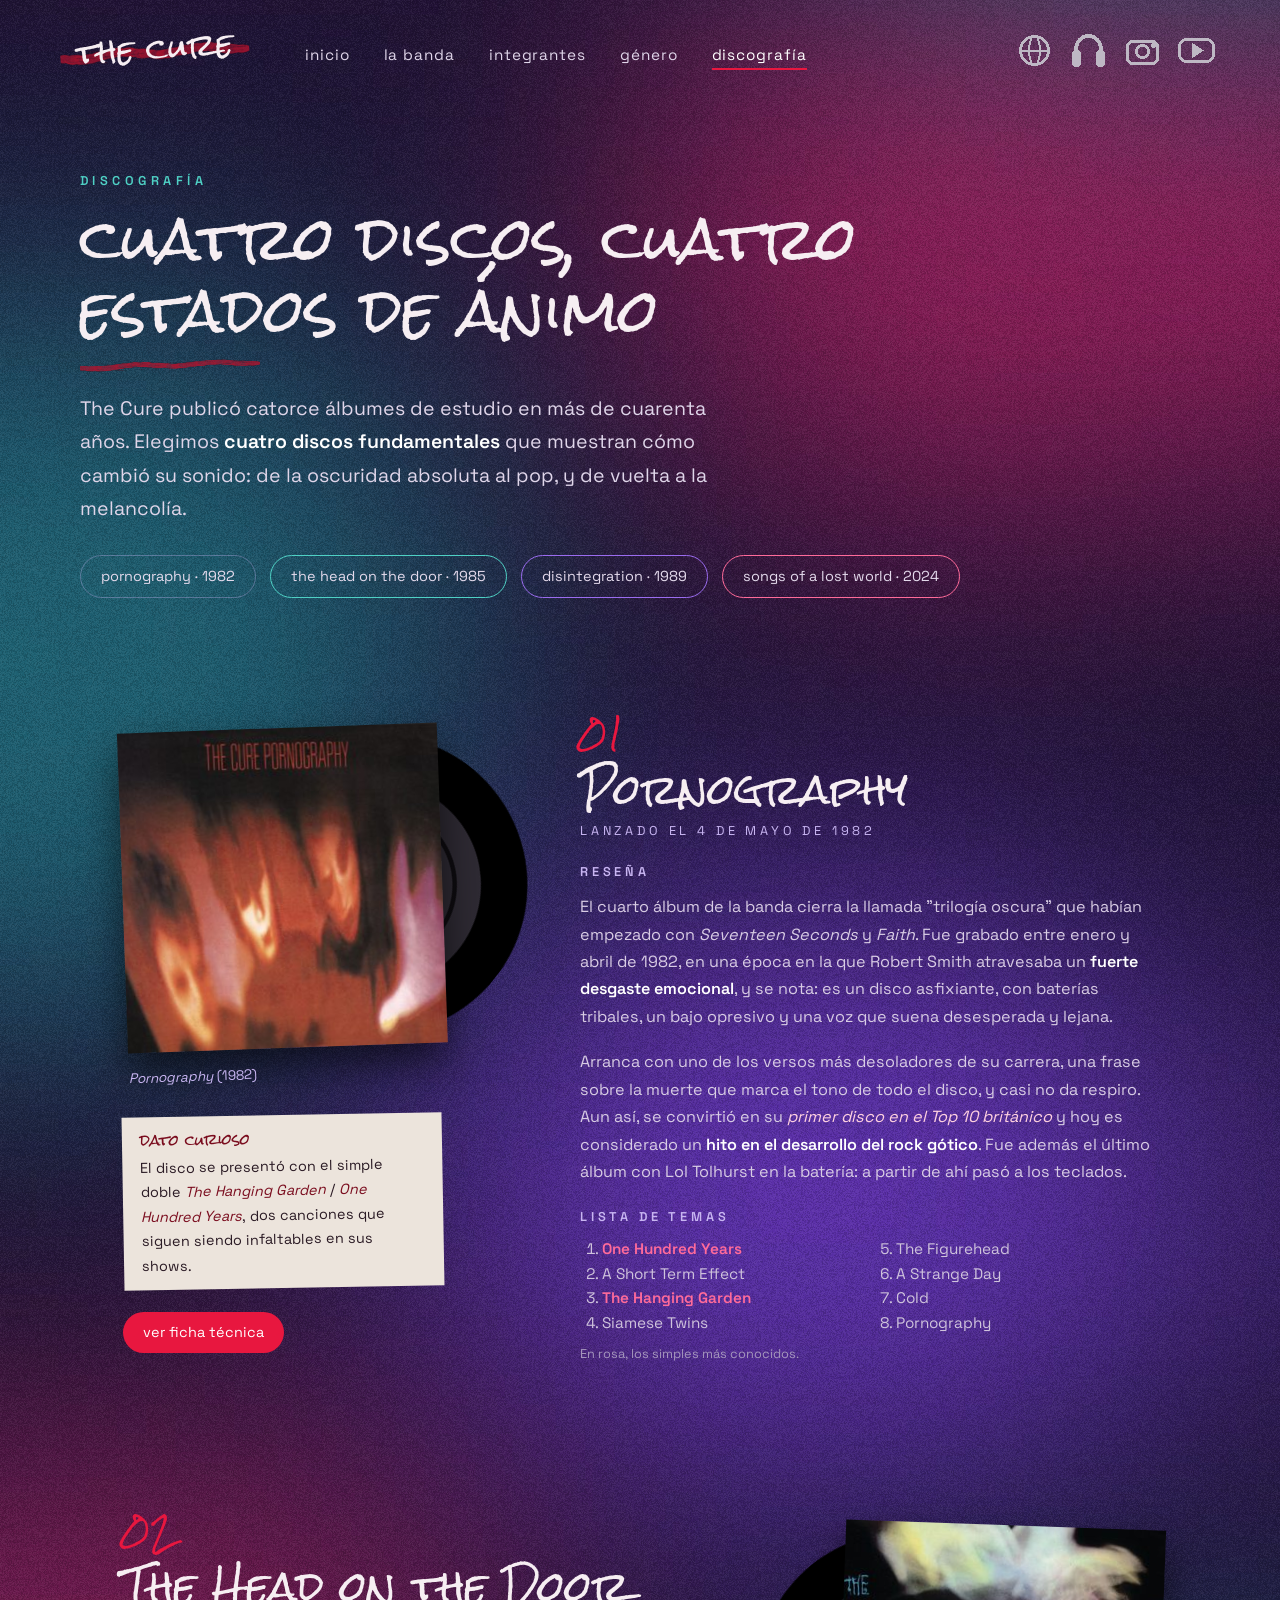
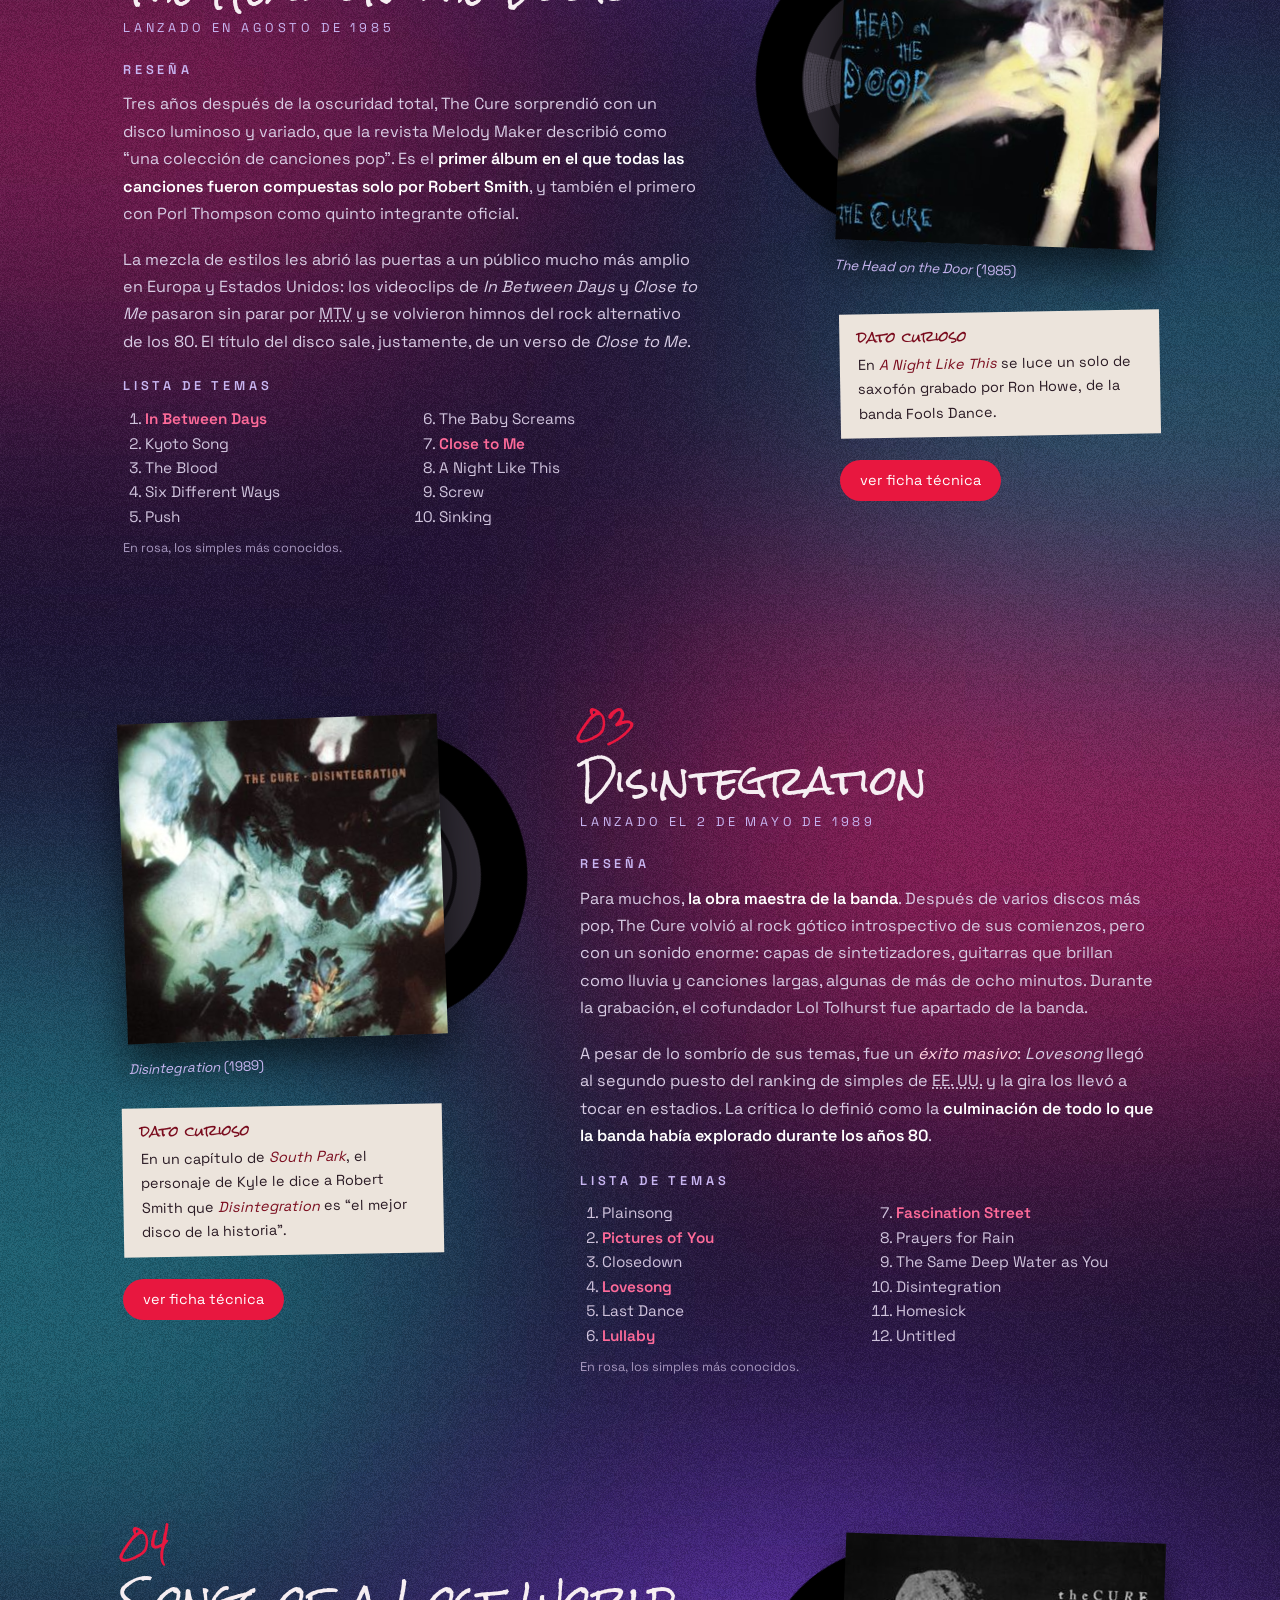
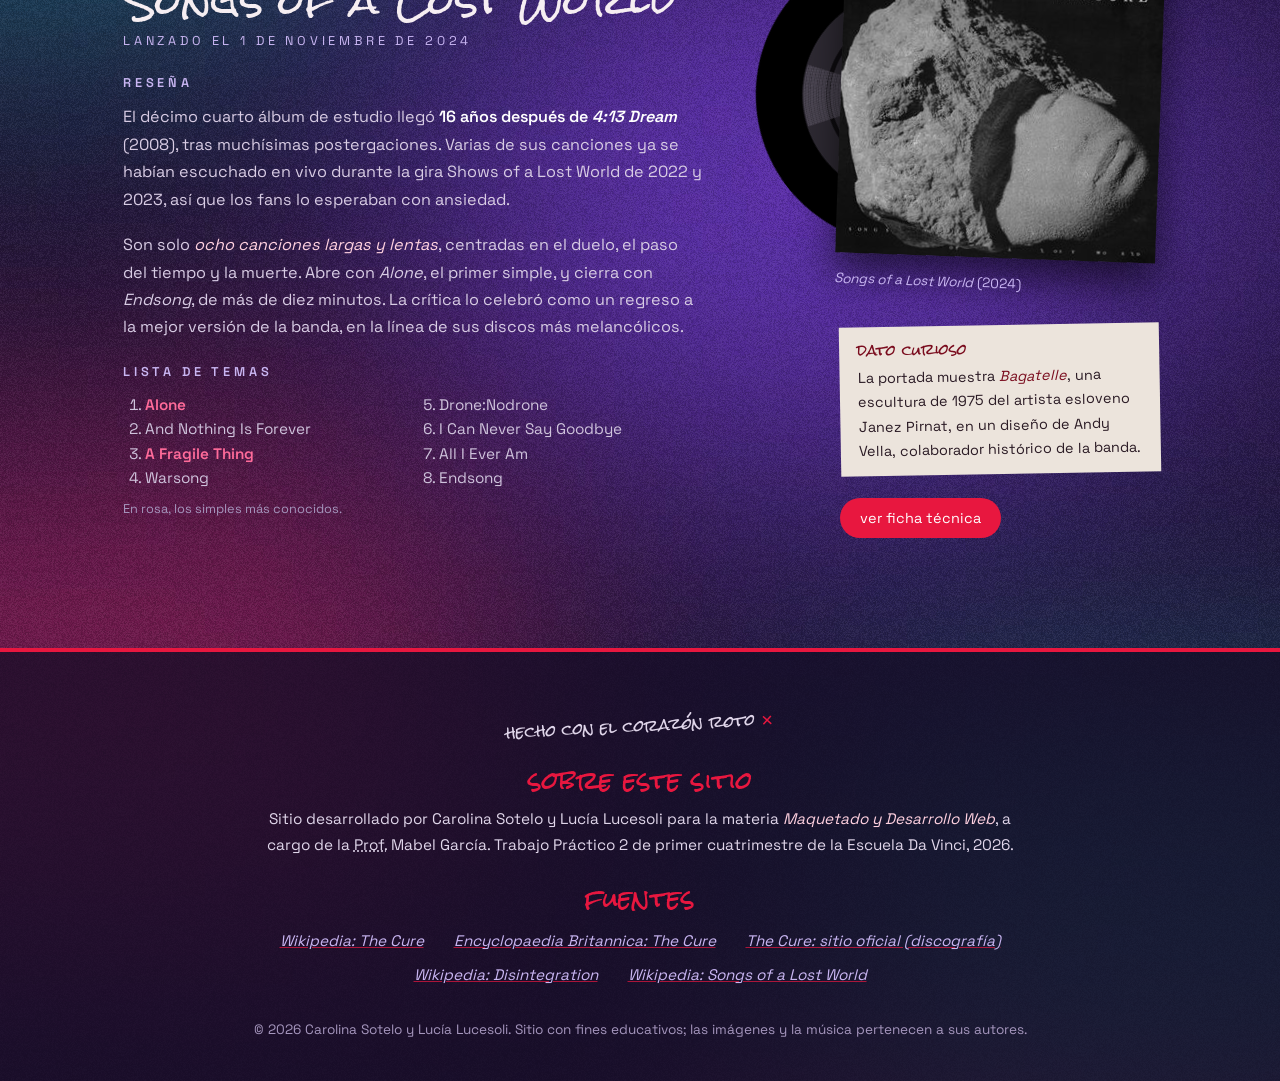
==== discografia.html @ 4f427c4a "Add files via upload" ====
<!DOCTYPE html>
<html lang="es">
<head>
	<meta charset="UTF-8">
	<meta name="viewport" content="width=device-width, initial-scale=1.0">
	<title>The Cure | Discografía</title>
	<link rel="stylesheet" href="css/estilos.css">
</head>
<body class="pagina-discos">
	<header id="encabezado">
		<h1><a href="index.html" lang="en">The Cure</a></h1>
		<nav>
			<ul>
				<li><a href="index.html#portada">Inicio</a></li>
				<li><a href="index.html#biografia">La banda</a></li>
				<li><a href="index.html#integrantes">Integrantes</a></li>
				<li><a href="index.html#genero">Género</a></li>
				<li><a href="#discografia" class="activo">Discografía</a></li>
			</ul>
		</nav>
		<ul class="redes">
			<li><a href="https://www.thecure.com/" target="_blank" title="Sitio oficial de The Cure">Sitio oficial</a></li>
			<li><a href="https://open.spotify.com/artist/7bu3H8JO7d0UbMoVzbo70s" target="_blank" title="The Cure en Spotify">Spotify</a></li>
			<li><a href="https://www.instagram.com/thecure/" target="_blank" title="The Cure en Instagram">Instagram</a></li>
			<li><a href="https://www.youtube.com/@thecure" target="_blank" title="The Cure en YouTube">YouTube</a></li>
		</ul>
	</header>

	<main>
		<section id="discografia">
			<p class="antetitulo">Discografía</p>
			<h2>Cuatro discos, cuatro estados de ánimo</h2>
			<p class="bajada"><span lang="en">The Cure</span> publicó catorce álbumes de estudio en más de cuarenta años. Elegimos <strong>cuatro discos fundamentales</strong> que muestran cómo cambió su sonido: de la oscuridad absoluta al pop, y de vuelta a la melancolía.</p>
			<nav class="menu-discos">
				<ul>
					<li><a href="#pornography"><span lang="en">Pornography</span> <span class="anio">1982</span></a></li>
					<li><a href="#head-on-the-door"><span lang="en">The Head on the Door</span> <span class="anio">1985</span></a></li>
					<li><a href="#disintegration"><span lang="en">Disintegration</span> <span class="anio">1989</span></a></li>
					<li><a href="#songs-of-a-lost-world"><span lang="en">Songs of a Lost World</span> <span class="anio">2024</span></a></li>
				</ul>
			</nav>
			<article id="pornography" class="disco">
				<div class="info">
					<h3 lang="en">Pornography</h3>
					<p class="lanzamiento">Lanzado el 4 de mayo de 1982</p>
					<section class="resena">
						<h4>Reseña</h4>
						<p>El cuarto álbum de la banda cierra la llamada "trilogía oscura" que habían empezado con <cite lang="en">Seventeen Seconds</cite> y <cite lang="en">Faith</cite>. Fue grabado entre enero y abril de 1982, en una época en la que Robert Smith atravesaba un <strong>fuerte desgaste emocional</strong>, y se nota: es un disco asfixiante, con baterías tribales, un bajo opresivo y una voz que suena desesperada y lejana.</p>
						<p>Arranca con uno de los versos más desoladores de su carrera, una frase sobre la muerte que marca el tono de todo el disco, y casi no da respiro. Aun así, se convirtió en su <em>primer disco en el Top 10 británico</em> y hoy es considerado un <strong>hito en el desarrollo del rock gótico</strong>. Fue además el último álbum con Lol Tolhurst en la batería: a partir de ahí pasó a los teclados.</p>
					</section>
					<section class="temas">
						<h4>Lista de temas</h4>
						<ol>
							<li lang="en"><strong>One Hundred Years</strong></li>
							<li lang="en">A Short Term Effect</li>
							<li lang="en"><strong>The Hanging Garden</strong></li>
							<li lang="en">Siamese Twins</li>
							<li lang="en">The Figurehead</li>
							<li lang="en">A Strange Day</li>
							<li lang="en">Cold</li>
							<li lang="en">Pornography</li>
						</ol>
						<p class="nota">En rosa, los simples más conocidos.</p>
					</section>
				</div>
				<div class="lado">
					<figure class="portada">
						<img src="img/portada-pornography.jpg" width="320" height="320" alt="Portada del álbum Pornography de The Cure">
						<figcaption><cite lang="en">Pornography</cite> (1982)</figcaption>
					</figure>
					<aside class="dato">
						<h4>Dato curioso</h4>
						<p>El disco se presentó con el simple doble <cite lang="en">The Hanging Garden</cite> / <cite lang="en">One Hundred Years</cite>, dos canciones que siguen siendo infaltables en sus shows.</p>
					</aside>
					<p class="ver-ficha"><a href="#ficha-pornography">Ver ficha técnica</a></p>
				</div>
				<div class="modal" id="ficha-pornography">
					<section class="modal-caja">
						<h4>Ficha técnica</h4>
						<p class="modal-disco"><cite lang="en">Pornography</cite>, 1982</p>
						<dl>
							<dt>Lanzamiento</dt>
							<dd>4 de mayo de 1982</dd>
							<dt>Sello</dt>
							<dd>Fiction Records</dd>
							<dt>Producción</dt>
							<dd>Phil Thornalley y The Cure</dd>
							<dt>Grabación</dt>
							<dd>RAK Studios, Londres</dd>
							<dt>Duración</dt>
							<dd>43:30 minutos</dd>
							<dt>Repercusión</dt>
							<dd>Puesto 8 en el ranking de álbumes del <abbr title="United Kingdom" lang="en">UK</abbr></dd>
						</dl>
						<p><a href="#pornography" class="cerrar" title="Cerrar ficha técnica">Cerrar</a></p>
					</section>
				</div>
			</article>
			<article id="head-on-the-door" class="disco">
				<div class="info">
					<h3 lang="en">The Head on the Door</h3>
					<p class="lanzamiento">Lanzado en agosto de 1985</p>
					<section class="resena">
						<h4>Reseña</h4>
						<p>Tres años después de la oscuridad total, <span lang="en">The Cure</span> sorprendió con un disco luminoso y variado, que la revista <span lang="en">Melody Maker</span> describió como <q>una colección de canciones pop</q>. Es el <strong>primer álbum en el que todas las canciones fueron compuestas solo por Robert Smith</strong>, y también el primero con Porl Thompson como quinto integrante oficial.</p>
						<p>La mezcla de estilos les abrió las puertas a un público mucho más amplio en Europa y Estados Unidos: los videoclips de <cite lang="en">In Between Days</cite> y <cite lang="en">Close to Me</cite> pasaron sin parar por <abbr title="Music Television" lang="en">MTV</abbr> y se volvieron himnos del rock alternativo de los 80. El título del disco sale, justamente, de un verso de <cite lang="en">Close to Me</cite>.</p>
					</section>
					<section class="temas">
						<h4>Lista de temas</h4>
						<ol>
							<li lang="en"><strong>In Between Days</strong></li>
							<li lang="en">Kyoto Song</li>
							<li lang="en">The Blood</li>
							<li lang="en">Six Different Ways</li>
							<li lang="en">Push</li>
							<li lang="en">The Baby Screams</li>
							<li lang="en"><strong>Close to Me</strong></li>
							<li lang="en">A Night Like This</li>
							<li lang="en">Screw</li>
							<li lang="en">Sinking</li>
						</ol>
						<p class="nota">En rosa, los simples más conocidos.</p>
					</section>
				</div>
				<div class="lado">
					<figure class="portada">
						<img src="img/portada-head-on-the-door.jpg" width="320" height="320" alt="Portada del álbum The Head on the Door de The Cure">
						<figcaption><cite lang="en">The Head on the Door</cite> (1985)</figcaption>
					</figure>
					<aside class="dato">
						<h4>Dato curioso</h4>
						<p>En <cite lang="en">A Night Like This</cite> se luce un solo de saxofón grabado por Ron Howe, de la banda <span lang="en">Fools Dance</span>.</p>
					</aside>
					<p class="ver-ficha"><a href="#ficha-head-on-the-door">Ver ficha técnica</a></p>
				</div>
				<div class="modal" id="ficha-head-on-the-door">
					<section class="modal-caja">
						<h4>Ficha técnica</h4>
						<p class="modal-disco"><cite lang="en">The Head on the Door</cite>, 1985</p>
						<dl>
							<dt>Lanzamiento</dt>
							<dd>agosto de 1985</dd>
							<dt>Sello</dt>
							<dd>Fiction Records (<abbr title="United Kingdom" lang="en">UK</abbr>) / Elektra (<abbr title="Estados Unidos">EE. UU.</abbr>)</dd>
							<dt>Producción</dt>
							<dd>Robert Smith y David M. Allen</dd>
							<dt>Grabación</dt>
							<dd>Angel Recording Studios, Londres</dd>
							<dt>Duración</dt>
							<dd>37:46 minutos</dd>
							<dt>Repercusión</dt>
							<dd>Puesto 7 en el ranking de álbumes del <abbr title="United Kingdom" lang="en">UK</abbr></dd>
						</dl>
						<p><a href="#head-on-the-door" class="cerrar" title="Cerrar ficha técnica">Cerrar</a></p>
					</section>
				</div>
			</article>
			<article id="disintegration" class="disco">
				<div class="info">
					<h3 lang="en">Disintegration</h3>
					<p class="lanzamiento">Lanzado el 2 de mayo de 1989</p>
					<section class="resena">
						<h4>Reseña</h4>
						<p>Para muchos, <strong>la obra maestra de la banda</strong>. Después de varios discos más pop, <span lang="en">The Cure</span> volvió al rock gótico introspectivo de sus comienzos, pero con un sonido enorme: capas de sintetizadores, guitarras que brillan como lluvia y canciones largas, algunas de más de ocho minutos. Durante la grabación, el cofundador Lol Tolhurst fue apartado de la banda.</p>
						<p>A pesar de lo sombrío de sus temas, fue un <em>éxito masivo</em>: <cite lang="en">Lovesong</cite> llegó al segundo puesto del ranking de simples de <abbr title="Estados Unidos">EE. UU.</abbr> y la gira los llevó a tocar en estadios. La crítica lo definió como la <strong>culminación de todo lo que la banda había explorado durante los años 80</strong>.</p>
					</section>
					<section class="temas">
						<h4>Lista de temas</h4>
						<ol>
							<li lang="en">Plainsong</li>
							<li lang="en"><strong>Pictures of You</strong></li>
							<li lang="en">Closedown</li>
							<li lang="en"><strong>Lovesong</strong></li>
							<li lang="en">Last Dance</li>
							<li lang="en"><strong>Lullaby</strong></li>
							<li lang="en"><strong>Fascination Street</strong></li>
							<li lang="en">Prayers for Rain</li>
							<li lang="en">The Same Deep Water as You</li>
							<li lang="en">Disintegration</li>
							<li lang="en">Homesick</li>
							<li lang="en">Untitled</li>
						</ol>
						<p class="nota">En rosa, los simples más conocidos.</p>
					</section>
				</div>
				<div class="lado">
					<figure class="portada">
						<img src="img/portada-disintegration.jpg" width="320" height="320" alt="Portada del álbum Disintegration de The Cure">
						<figcaption><cite lang="en">Disintegration</cite> (1989)</figcaption>
					</figure>
					<aside class="dato">
						<h4>Dato curioso</h4>
						<p>En un capítulo de <cite lang="en">South Park</cite>, el personaje de Kyle le dice a Robert Smith que <cite lang="en">Disintegration</cite> es <q>el mejor disco de la historia</q>.</p>
					</aside>
					<p class="ver-ficha"><a href="#ficha-disintegration">Ver ficha técnica</a></p>
				</div>
				<div class="modal" id="ficha-disintegration">
					<section class="modal-caja">
						<h4>Ficha técnica</h4>
						<p class="modal-disco"><cite lang="en">Disintegration</cite>, 1989</p>
						<dl>
							<dt>Lanzamiento</dt>
							<dd>2 de mayo de 1989</dd>
							<dt>Sello</dt>
							<dd>Fiction Records / Elektra</dd>
							<dt>Producción</dt>
							<dd>Robert Smith y David M. Allen</dd>
							<dt>Grabación</dt>
							<dd>Hookend Recording Studios, Checkendon (Oxfordshire)</dd>
							<dt>Duración</dt>
							<dd>71:45 minutos</dd>
							<dt>Repercusión</dt>
							<dd>Puesto 3 en el <abbr title="United Kingdom" lang="en">UK</abbr> y 12 en <abbr title="Estados Unidos">EE. UU.</abbr></dd>
						</dl>
						<p><a href="#disintegration" class="cerrar" title="Cerrar ficha técnica">Cerrar</a></p>
					</section>
				</div>
			</article>
			<article id="songs-of-a-lost-world" class="disco">
				<div class="info">
					<h3 lang="en">Songs of a Lost World</h3>
					<p class="lanzamiento">Lanzado el 1 de noviembre de 2024</p>
					<section class="resena">
						<h4>Reseña</h4>
						<p>El décimo cuarto álbum de estudio llegó <strong>16 años después de <cite lang="en">4:13 Dream</cite></strong> (2008), tras muchísimas postergaciones. Varias de sus canciones ya se habían escuchado en vivo durante la gira <span lang="en">Shows of a Lost World</span> de 2022 y 2023, así que los fans lo esperaban con ansiedad.</p>
						<p>Son solo <em>ocho canciones largas y lentas</em>, centradas en el duelo, el paso del tiempo y la muerte. Abre con <cite lang="en">Alone</cite>, el primer simple, y cierra con <cite lang="en">Endsong</cite>, de más de diez minutos. La crítica lo celebró como un regreso a la mejor versión de la banda, en la línea de sus discos más melancólicos.</p>
					</section>
					<section class="temas">
						<h4>Lista de temas</h4>
						<ol>
							<li lang="en"><strong>Alone</strong></li>
							<li lang="en">And Nothing Is Forever</li>
							<li lang="en"><strong>A Fragile Thing</strong></li>
							<li lang="en">Warsong</li>
							<li lang="en">Drone:Nodrone</li>
							<li lang="en">I Can Never Say Goodbye</li>
							<li lang="en">All I Ever Am</li>
							<li lang="en">Endsong</li>
						</ol>
						<p class="nota">En rosa, los simples más conocidos.</p>
					</section>
				</div>
				<div class="lado">
					<figure class="portada">
						<img src="img/portada-songs-of-a-lost-world.jpg" width="320" height="320" alt="Portada del álbum Songs of a Lost World de The Cure">
						<figcaption><cite lang="en">Songs of a Lost World</cite> (2024)</figcaption>
					</figure>
					<aside class="dato">
						<h4>Dato curioso</h4>
						<p>La portada muestra <cite>Bagatelle</cite>, una escultura de 1975 del artista esloveno Janez Pirnat, en un diseño de Andy Vella, colaborador histórico de la banda.</p>
					</aside>
					<p class="ver-ficha"><a href="#ficha-songs-of-a-lost-world">Ver ficha técnica</a></p>
				</div>
				<div class="modal" id="ficha-songs-of-a-lost-world">
					<section class="modal-caja">
						<h4>Ficha técnica</h4>
						<p class="modal-disco"><cite lang="en">Songs of a Lost World</cite>, 2024</p>
						<dl>
							<dt>Lanzamiento</dt>
							<dd>1 de noviembre de 2024</dd>
							<dt>Sello</dt>
							<dd>Fiction / Polydor / Capitol</dd>
							<dt>Producción</dt>
							<dd>Robert Smith y Paul Corkett</dd>
							<dt>Grabación</dt>
							<dd>Rockfield Studios, Gales</dd>
							<dt>Duración</dt>
							<dd>49:22 minutos</dd>
							<dt>Repercusión</dt>
							<dd>Su primer disco de canciones nuevas en 16 años</dd>
						</dl>
						<p><a href="#songs-of-a-lost-world" class="cerrar" title="Cerrar ficha técnica">Cerrar</a></p>
					</section>
				</div>
			</article>
		</section>
	</main>

	<footer id="pie">
		<p class="firma">hecho con el corazón roto</p>
		<section class="creditos">
			<h2>Sobre este sitio</h2>
			<p>Sitio desarrollado por Carolina Sotelo y Lucía Lucesoli para la materia <em>Maquetado y Desarrollo Web</em>, a cargo de la <abbr title="profesora">Prof.</abbr> Mabel García. Trabajo Práctico 2 de primer cuatrimestre de la Escuela Da Vinci, 2026.</p>
		</section>
		<section class="fuentes">
			<h2>Fuentes</h2>
			<ul>
				<li><a href="https://en.wikipedia.org/wiki/The_Cure" target="_blank"><cite>Wikipedia: The Cure</cite></a></li>
				<li><a href="https://www.britannica.com/topic/the-Cure" target="_blank"><cite>Encyclopaedia Britannica: The Cure</cite></a></li>
				<li><a href="https://www.thecure.com/" target="_blank"><cite>The Cure: sitio oficial (discografía)</cite></a></li>
				<li><a href="https://en.wikipedia.org/wiki/Disintegration_(The_Cure_album)" target="_blank"><cite>Wikipedia: Disintegration</cite></a></li>
				<li><a href="https://en.wikipedia.org/wiki/Songs_of_a_Lost_World" target="_blank"><cite>Wikipedia: Songs of a Lost World</cite></a></li>
			</ul>
		</section>
		<p class="copy">&copy; 2026 Carolina Sotelo y Lucía Lucesoli. Sitio con fines educativos; las imágenes y la música pertenecen a sus autores.</p>
	</footer>
</body>
</html>
---- css/estilos.css ----
@charset "UTF-8";

@font-face {
	font-family: "Rock Salt";
	src: url("fuentes/rock-salt.woff2") format("woff2"),
	     url("fuentes/rock-salt.woff") format("woff"),
	     url("fuentes/rock-salt.ttf") format("truetype");
	font-weight: 400;
	font-style: normal;
}
@font-face {
	font-family: "Space Grotesk";
	src: url("fuentes/space-grotesk-400.woff2") format("woff2"),
	     url("fuentes/space-grotesk-400.woff") format("woff"),
	     url("fuentes/space-grotesk-400.ttf") format("truetype");
	font-weight: 400;
	font-style: normal;
}
@font-face {
	font-family: "Space Grotesk";
	src: url("fuentes/space-grotesk-600.woff2") format("woff2"),
	     url("fuentes/space-grotesk-600.woff") format("woff"),
	     url("fuentes/space-grotesk-600.ttf") format("truetype");
	font-weight: 600;
	font-style: normal;
}

/* general */
body {
	margin: 0;
	background: url("../img/textura-grano.png"), url("../img/manchas.jpg") center top / 100% auto repeat-y #1c1233;
	color: #f6eef2;
	font-family: "Space Grotesk", Arial, Helvetica, sans-serif;
	font-size: 17px;
	line-height: 1.7;
}
h1, h2, h3 {
	font-family: "Rock Salt", "Comic Sans MS", cursive;
	font-weight: 400;
	line-height: 1.25;
}
h2 {
	margin: 0 0 20px;
	font-size: 3.4em;
	text-transform: lowercase;
}
h2::after {
	content: "";
	display: block;
	width: 180px;
	height: 14px;
	margin-top: 12px;
	background: url("../img/trazo-labial.png") center / 100% 100% no-repeat;
	transform: rotate(-2deg);
}
h3 {
	font-size: 1.5em;
}
h4 {
	margin: 20px 0 10px;
	font-size: 0.75em;
	font-weight: 600;
	letter-spacing: 0.3em;
	text-transform: uppercase;
	color: #c9b6f2;
}
p {
	margin: 0 0 18px;
}
a {
	color: #f6eef2;
	transition: color 0.3s;
}
a:hover {
	color: #ff6b9a;
}
a,
summary {
	cursor: url("../img/cursores/pua.png") 2 2, pointer;
}
abbr {
	cursor: help;
}
strong {
	font-weight: 600;
	color: #ffffff;
}
em {
	color: #ffd1e0;
}
.antetitulo {
	margin: 0 0 10px;
	font-size: 0.75em;
	font-weight: 600;
	letter-spacing: 0.35em;
	text-transform: uppercase;
	color: #4fd1c5;
}
.bajada {
	width: 640px;
	font-size: 1.15em;
	color: #e0d6ea;
}

/* header */
#encabezado {
	display: flow-root;
	position: relative;
	z-index: 10;
	padding: 26px 60px;
}
#encabezado h1 {
	float: left;
	margin: 0;
	font-size: 1.75em;
	transform: rotate(-4deg);
}
#encabezado h1 a {
	display: block;
	padding: 4px 16px;
	text-decoration: none;
	text-transform: lowercase;
	background: url("../img/trazo-labial.png") center 70% / 100% 55% no-repeat;
}
#encabezado nav {
	float: left;
	margin: 14px 0 0 56px;
}
#encabezado ul {
	margin: 0;
	padding: 0;
	list-style: none;
}
#encabezado nav li {
	display: inline-block;
	margin-right: 30px;
}
#encabezado nav a {
	text-decoration: none;
	text-transform: lowercase;
	letter-spacing: 0.06em;
	font-size: 0.9em;
	color: #e0d6ea;
	padding-bottom: 4px;
	border-bottom: 2px solid transparent;
	transition: color 0.3s, border-color 0.3s;
}
#encabezado nav a:hover {
	color: #ffffff;
	border-bottom-color: rgba(232, 23, 63, 0.6);
}
#encabezado nav .activo {
	color: #ffffff;
	border-bottom-color: #e8173f;
}
.redes {
	float: right;
	margin-top: 4px;
	font-size: 0;
}
.redes li {
	display: inline-block;
	margin-left: 6px;
}
.redes a {
	display: inline-block;
	width: 48px;
	height: 48px;
	font-size: 0;
	background: url("../img/sprite-redes.png") 0 0 no-repeat;
	transition: transform 0.3s;
}
.redes a:hover {
	transform: translateY(-3px);
}
.redes a[href*="thecure.com"]:hover { background-position: 0 -48px; }
.redes a[href*="spotify"] { background-position: -48px 0; }
.redes a[href*="spotify"]:hover { background-position: -48px -48px; }
.redes a[href*="instagram"] { background-position: -96px 0; }
.redes a[href*="instagram"]:hover { background-position: -96px -48px; }
.redes a[href*="youtube"] { background-position: -144px 0; }
.redes a[href*="youtube"]:hover { background-position: -144px -48px; }

/* contenido */
main {
	display: block;
}
main > section,
main > aside {
	width: 1120px;
	margin: 0 auto;
	padding: 70px 0;
}

/* portada */
#portada {
	display: flow-root;
	position: relative;
	padding: 40px 0 70px;
}
.presentacion {
	float: left;
	width: 640px;
	position: relative;
}
.nombre {
	margin: 0 0 30px;
	font-family: "Rock Salt", cursive;
	font-size: 170px;
	line-height: 0.95;
	text-transform: lowercase;
	text-shadow: 5px 5px 0 #7b3fe4;
	background: url("../img/trazo-labial.png") 0 120px / 760px 120px no-repeat;
}
.nombre span {
	display: block;
}
.presentacion h2 {
	font-family: "Space Grotesk", Arial, sans-serif;
	font-size: 1.75em;
	letter-spacing: 0.02em;
	margin-bottom: 16px;
}
.presentacion h2::after {
	display: none;
}
.presentacion > p:last-child {
	width: 520px;
	color: #e0d6ea;
}
.presentacion::after {
	content: "crawley, 1978";
	position: absolute;
	right: -60px;
	bottom: 20px;
	font-family: "Rock Salt", cursive;
	font-size: 1.1em;
	color: #e8173f;
	transform: rotate(-8deg);
}
.polaroid {
	float: right;
	position: relative;
	width: 340px;
	margin: 40px 50px 0 0;
	padding: 16px 16px 60px;
	background-color: #f1ebe6;
	box-shadow: 0 30px 60px rgba(0, 0, 0, 0.6);
	transform: rotate(5deg);
	transition: transform 0.5s;
}
.polaroid:hover {
	transform: rotate(0deg) scale(1.03);
}
.polaroid::before {
	content: "";
	position: absolute;
	top: -14px;
	left: 110px;
	width: 110px;
	height: 30px;
	background-color: rgba(230, 220, 200, 0.55);
	transform: rotate(-6deg);
}
.polaroid img {
	display: block;
	filter: grayscale(100%) contrast(1.1);
	transition: filter 0.5s;
}
.polaroid:hover img {
	filter: grayscale(0%);
}
.polaroid figcaption {
	position: absolute;
	left: 22px;
	bottom: 14px;
	font-family: "Rock Salt", cursive;
	font-size: 1.05em;
	text-transform: lowercase;
	color: #2a1a24;
}
.escuchar {
	clear: right;
	float: right;
	position: relative;
	width: 360px;
	margin: 40px 130px 0 0;
	padding: 18px 20px 20px;
	background-color: rgba(28, 18, 51, 0.85);
	border: 1px solid #4fd1c5;
	border-radius: 16px;
	transform: rotate(-2deg);
	transition: transform 0.4s;
}
.escuchar:hover {
	transform: rotate(0deg);
}
.escuchar::before {
	content: "";
	position: absolute;
	top: -60px;
	left: -150px;
	width: 120px;
	height: 80px;
	background: url("../img/flecha.png") no-repeat;
}
.escuchar::after {
	content: "ponelo fuerte";
	position: absolute;
	right: 10px;
	bottom: -40px;
	font-family: "Rock Salt", cursive;
	font-size: 0.9em;
	color: #c9b6f2;
	transform: rotate(6deg);
}
.escuchar h3 {
	margin: 0 0 12px;
	font-family: "Space Grotesk", Arial, sans-serif;
	font-size: 0.95em;
	font-weight: 600;
}
iframe {
	display: block;
	max-width: 100%;
	border: 0;
	border-radius: 12px;
}

/* franja de canciones */
.franja {
	margin: 0;
	padding: 16px 0;
	overflow: hidden;
	white-space: nowrap;
	background-color: #e8173f;
	font-family: "Rock Salt", cursive;
	font-size: 2.1em;
	text-transform: lowercase;
	color: #1c1233;
}
.franja span {
	display: inline-block;
	animation: deslizar 25s linear infinite;
}
.franja span + span::before {
	content: "✕";
	margin: 0 26px;
	font-size: 0.7em;
	color: #f6eef2;
}
@keyframes deslizar {
	from { transform: translateX(0); }
	to { transform: translateX(-1200px); }
}

/* biografia */
#biografia {
	display: flow-root;
}
#biografia .intro {
	float: left;
	width: 420px;
}
#biografia article {
	float: right;
	width: 610px;
}
#biografia article h3 {
	margin: 0 0 20px;
	font-size: 1.3em;
	color: #ff6b9a;
}
#biografia article p {
	color: #e4daec;
}
#biografia article p:first-of-type::first-letter {
	float: left;
	margin: 10px 14px 0 0;
	font-family: "Rock Salt", cursive;
	font-size: 4.4em;
	line-height: 0.9;
	color: #e8173f;
}
#biografia article p:first-of-type::first-line {
	color: #ffffff;
}
blockquote {
	margin: 40px 0 0;
	font-family: "Rock Salt", cursive;
	font-size: 1.75em;
	line-height: 1.4;
	text-transform: lowercase;
}
blockquote p {
	display: inline;
}
blockquote::before {
	content: open-quote;
	color: #e8173f;
}
blockquote::after {
	content: close-quote;
	color: #e8173f;
}
.cita-fuente {
	margin-top: 14px;
	font-size: 0.85em;
	letter-spacing: 0.03em;
	color: #c9b6f2;
}

.hitos {
	clear: both;
	padding-top: 60px;
}
.hitos h3,
.caracteristicas h3,
.instrumentos h3 {
	margin: 0 0 30px;
	font-family: "Space Grotesk", Arial, sans-serif;
	font-size: 0.75em;
	font-weight: 600;
	letter-spacing: 0.35em;
	text-transform: uppercase;
	color: #c9b6f2;
}
.hitos ol {
	display: flow-root;
	margin: 0;
	padding: 0;
	list-style: none;
}
.hitos li {
	float: left;
	position: relative;
	width: 160px;
	padding: 14px 18px 0 0;
	box-sizing: border-box;
	border-top: 2px solid rgba(232, 23, 63, 0.6);
	font-size: 0.85em;
	line-height: 1.5;
	color: #d8cce4;
}
.hitos li::before {
	content: "";
	position: absolute;
	top: -7px;
	left: 0;
	width: 12px;
	height: 12px;
	border-radius: 50%;
	background-color: #e8173f;
	transition: transform 0.3s;
}
.hitos li:nth-of-type(even)::before {
	background-color: #4fd1c5;
}
.hitos li:hover::before {
	transform: scale(1.6);
}
.hitos .anio {
	display: block;
	margin-bottom: 4px;
	font-family: "Rock Salt", cursive;
	font-size: 1.3em;
	color: #f6eef2;
}

/* integrantes */
#integrantes ul {
	display: flow-root;
	margin: 30px 0 0;
	padding: 0;
	list-style: none;
}
#integrantes li {
	float: left;
	width: 340px;
	margin: 0 50px 30px 0;
	padding-left: 16px;
	box-sizing: border-box;
	border-left: 2px solid rgba(232, 23, 63, 0.6);
	transition: border-color 0.3s;
}
#integrantes li:nth-of-type(3n) {
	margin-right: 0;
}
#integrantes li:nth-of-type(even) {
	border-left-color: #4fd1c5;
}
#integrantes li:hover {
	border-left-color: #e8173f;
}
#integrantes h3 {
	margin: 0 0 4px;
	font-size: 1.15em;
}
#integrantes li p {
	margin: 0;
	font-size: 0.9em;
	color: #d8cce4;
}

/* genero */
.tarjetas {
	display: flow-root;
	margin: 40px 0 0;
	padding-bottom: 30px;
}
.tarjetas article {
	float: left;
	position: relative;
	width: 350px;
	min-height: 290px;
	margin-right: 35px;
	padding: 28px 26px;
	box-sizing: border-box;
	background-color: rgba(123, 63, 228, 0.16);
	border: 1px solid rgba(201, 182, 242, 0.25);
	border-radius: 4px;
	transition: border-color 0.3s, transform 0.3s;
}
.tarjetas article:nth-of-type(2) {
	transform: translateY(30px);
}
.tarjetas article:last-child {
	margin-right: 0;
}
.tarjetas article:hover {
	border-color: #ff6b9a;
}
.tarjetas article:nth-of-type(2)::before {
	color: #4fd1c5;
}
.tarjetas article::before {
	display: block;
	font-family: "Rock Salt", cursive;
	font-size: 2.4em;
	line-height: 1;
	color: #e8173f;
}
.tarjetas article:nth-of-type(1)::before { content: "01"; }
.tarjetas article:nth-of-type(2)::before { content: "02"; }
.tarjetas article:nth-of-type(3)::before { content: "03"; }
.tarjetas h3 {
	margin: 14px 0 8px;
	font-family: "Space Grotesk", Arial, sans-serif;
	font-size: 1.15em;
	font-weight: 600;
}
.tarjetas p {
	margin: 0;
	font-size: 0.9em;
	color: #d8cce4;
}

.caracteristicas,
.instrumentos {
	padding-top: 60px;
}
.caracteristicas ul {
	margin: 0;
	padding: 0;
	list-style: none;
	column-count: 2;
	column-gap: 40px;
}
.caracteristicas li {
	display: inline-block;
	width: 100%;
	padding: 10px 0 10px 46px;
	box-sizing: border-box;
	border-bottom: 1px solid rgba(201, 182, 242, 0.15);
	color: #e4daec;
	background: url("../img/trazo-labial.png") 0 21px / 30px 9px no-repeat;
}

.instrumentos ul {
	display: flow-root;
	margin: 0;
	padding: 0;
	list-style: none;
}
.instrumentos li {
	float: left;
	width: 262px;
	min-height: 150px;
	margin-right: 24px;
	padding: 22px 20px;
	box-sizing: border-box;
	background-color: rgba(123, 63, 228, 0.16);
	border-top: 3px solid #e8173f;
	transition: background-color 0.3s;
}
.instrumentos li:nth-of-type(2) {
	border-top-color: #4fd1c5;
}
.instrumentos li:nth-of-type(3) {
	border-top-color: #9b6cf0;
}
.instrumentos li:nth-of-type(4) {
	border-top-color: #ff6b9a;
}
.instrumentos li:last-child {
	margin-right: 0;
}
.instrumentos li:hover {
	background-color: rgba(232, 23, 63, 0.12);
}
.instrumentos h4 {
	margin: 0 0 8px;
	font-family: "Rock Salt", cursive;
	font-size: 1em;
	font-weight: 400;
	letter-spacing: 0;
	text-transform: none;
	color: #f6eef2;
}
.instrumentos li p {
	margin: 0;
	font-size: 0.9em;
	color: #d8cce4;
}

#crawley {
	display: flow-root;
	padding-top: 60px;
}
#crawley div {
	float: left;
	width: 420px;
	padding-top: 60px;
}
#crawley h3 {
	margin: 0 0 14px;
	font-size: 2.6em;
	text-transform: lowercase;
}
#crawley div p:last-child {
	color: #e0d6ea;
}
#crawley iframe {
	float: right;
	border-radius: 6px;
	box-shadow: 0 20px 40px rgba(0, 0, 0, 0.5);
	filter: grayscale(80%) contrast(1.1);
	transform: rotate(-1deg);
	transition: filter 0.5s, transform 0.5s;
}
#crawley iframe:hover {
	filter: none;
	transform: rotate(0deg);
}

/* curiosidades */
#curiosidades {
	display: flow-root;
}
#curiosidades details {
	float: left;
	position: relative;
	width: 350px;
	margin: 40px 35px 0 0;
	padding: 24px 24px 26px;
	box-sizing: border-box;
	background-color: #ece4dc;
	color: #3b2b33;
	box-shadow: 0 18px 30px rgba(0, 0, 0, 0.5);
	transform: rotate(-2deg);
	transition: transform 0.3s;
}
#curiosidades details:nth-of-type(2) {
	transform: rotate(1.5deg);
}
#curiosidades details:last-of-type {
	margin-right: 0;
	transform: rotate(-1deg);
}
#curiosidades details:hover {
	transform: rotate(0deg) translateY(-6px);
}
#curiosidades details::before {
	content: "";
	position: absolute;
	top: -14px;
	left: 38%;
	width: 100px;
	height: 28px;
	background-color: rgba(230, 220, 200, 0.6);
	transform: rotate(-6deg);
}
summary {
	font-family: "Rock Salt", cursive;
	font-size: 1em;
	line-height: 1.5;
	color: #7a0c1e;
}
summary::after {
	content: "tocá para leer +";
	display: block;
	margin-top: 6px;
	font-family: "Space Grotesk", Arial, sans-serif;
	font-size: 0.8em;
	font-style: italic;
	color: #8a7a82;
}
details[open] summary::after {
	content: "cerrar -";
}
#curiosidades details p {
	margin: 12px 0 0;
	font-size: 0.9em;
}
#curiosidades em,
#curiosidades cite {
	color: #7a0c1e;
}

/* footer */
#pie {
	padding: 60px 120px 40px;
	text-align: center;
	background-color: rgba(20, 12, 38, 0.75);
	border-top: 4px solid #e8173f;
}
.firma {
	display: inline-block;
	margin-bottom: 26px;
	font-family: "Rock Salt", cursive;
	font-size: 0.9em;
	transform: rotate(-3deg);
}
.firma::after {
	content: " ✕";
	color: #e8173f;
}
#pie section {
	width: 760px;
	margin: 0 auto 26px;
}
#pie h2 {
	margin-bottom: 10px;
	font-size: 1.4em;
	color: #e8173f;
}
#pie h2::after {
	display: none;
}
#pie p {
	font-size: 0.9em;
	color: #e0d6ea;
}
#pie ul {
	margin: 0;
	padding: 0;
	list-style: none;
}
#pie li {
	display: inline-block;
	margin: 4px 13px;
	font-size: 0.9em;
}
#pie a[href^="http"] {
	color: #c9b6f2;
	text-decoration-color: rgba(232, 23, 63, 0.7);
}
#pie a[href^="http"]:hover {
	color: #ff6b9a;
}
#pie .copy {
	margin: 0;
	font-size: 0.8em;
	color: #a596bd;
}

/* discografia */
#discografia h2 {
	width: 960px;
}
.menu-discos ul {
	margin: 30px 0 20px;
	padding: 0;
	list-style: none;
}
.menu-discos li {
	display: inline-block;
	margin: 0 10px 10px 0;
}
.menu-discos a {
	display: inline-block;
	padding: 8px 20px;
	font-size: 0.85em;
	text-decoration: none;
	text-transform: lowercase;
	color: #e4daec;
	border: 1px solid rgba(201, 182, 242, 0.35);
	border-radius: 30px;
	transition: background-color 0.3s, border-color 0.3s;
}
.menu-discos li:nth-of-type(2) a { border-color: #4fd1c5; }
.menu-discos li:nth-of-type(3) a { border-color: #9b6cf0; }
.menu-discos li:nth-of-type(4) a { border-color: #ff6b9a; }
.menu-discos a:hover {
	background-color: #e8173f;
	border-color: #e8173f;
	color: #ffffff;
}
.menu-discos .anio::before {
	content: "· ";
}

.disco {
	display: flow-root;
	position: relative;
	margin-top: 70px;
	padding: 40px;
	border-left: 3px solid transparent;
	transition: border-color 0.5s, background-color 0.5s;
}
.disco:target {
	border-left-color: #e8173f;
	background: linear-gradient(90deg, rgba(232, 23, 63, 0.2), rgba(123, 63, 228, 0.12) 50%, rgba(123, 63, 228, 0) 85%);
}
.lado {
	float: left;
	width: 380px;
}
.info {
	float: right;
	width: 580px;
}
.portada {
	position: relative;
	z-index: 0;
	width: 320px;
	margin: 10px 0 0;
	transform: rotate(-2deg);
}
.portada::before {
	content: "";
	position: absolute;
	top: 10px;
	left: 10px;
	z-index: -1;
	width: 300px;
	height: 300px;
	background: url("../img/vinilo.png") no-repeat;
	transform: translateX(95px) rotate(40deg);
	transition: transform 0.8s ease-out;
}
.portada:hover::before {
	transform: translateX(120px) rotate(220deg);
}
.portada img {
	display: block;
	box-shadow: 0 20px 40px rgba(0, 0, 0, 0.6);
}
.portada figcaption {
	margin-top: 14px;
	font-size: 0.8em;
	color: #c9b6f2;
}
.disco:nth-of-type(even) .lado {
	float: right;
	padding-left: 60px;
	box-sizing: border-box;
}
.disco:nth-of-type(even) .portada {
	transform: rotate(2deg);
}
.disco:nth-of-type(even) .portada::before {
	left: auto;
	right: 10px;
	transform: translateX(-95px) rotate(-40deg);
}
.disco:nth-of-type(even) .portada:hover::before {
	transform: translateX(-120px) rotate(-220deg);
}
.disco:nth-of-type(even) .info {
	float: left;
}
.info h3 {
	margin: 0;
	font-size: 2.3em;
}
.info h3::before {
	display: block;
	margin-bottom: 16px;
	font-size: 0.8em;
	line-height: 1;
	color: #e8173f;
}
.disco:nth-of-type(1) h3::before { content: "01"; }
.disco:nth-of-type(2) h3::before { content: "02"; }
.disco:nth-of-type(3) h3::before { content: "03"; }
.disco:nth-of-type(4) h3::before { content: "04"; }
.lanzamiento {
	margin: 6px 0 0;
	font-size: 0.75em;
	letter-spacing: 0.3em;
	text-transform: uppercase;
	color: #c9b6f2;
}
.resena p {
	font-size: 0.95em;
	color: #d8cce4;
}
.temas ol {
	margin: 0;
	padding-left: 22px;
	column-count: 2;
	column-gap: 30px;
	font-size: 0.9em;
	line-height: 1.6;
	color: #cfc3dc;
}
.temas strong {
	color: #ff6b9a;
}
.nota {
	margin: 8px 0 0;
	font-size: 0.75em;
	color: #a596bd;
}
.dato {
	width: 320px;
	margin-top: 30px;
	box-sizing: border-box;
	padding: 12px 18px;
	background-color: #ece4dc;
	color: #2a1a24;
	font-size: 0.85em;
	transform: rotate(-1deg);
}
.dato h4 {
	margin: 0 0 2px;
	font-family: "Rock Salt", cursive;
	font-size: 1em;
	font-weight: 400;
	letter-spacing: 0;
	text-transform: lowercase;
	color: #7a0c1e;
}
.dato p {
	margin: 0;
}
.dato cite,
.dato em {
	color: #7a0c1e;
}
.ver-ficha {
	margin: 24px 0 0;
}
.ver-ficha a {
	display: inline-block;
	padding: 8px 20px;
	font-size: 0.85em;
	text-decoration: none;
	text-transform: lowercase;
	color: #ffffff;
	background-color: #e8173f;
	border-radius: 30px;
	transition: background-color 0.3s, transform 0.3s;
}
.ver-ficha a:hover {
	color: #ffffff;
	background-color: #ff6b9a;
	transform: translateY(-2px);
}

/* ficha tecnica */
.modal {
	display: none;
	position: fixed;
	top: 0;
	left: 0;
	z-index: 50;
	width: 100%;
	height: 100%;
	background-color: rgba(20, 12, 38, 0.88);
}
.modal:target {
	display: block;
	animation: aparecer 0.4s ease-out;
}
.modal-caja {
	position: relative;
	width: 560px;
	margin: 110px auto 0;
	padding: 40px 44px;
	box-sizing: border-box;
	background-color: #ece4dc;
	color: #2a1a24;
	box-shadow: 0 40px 80px rgba(0, 0, 0, 0.7);
	transform: rotate(-1.2deg);
}
.modal-caja::before {
	content: "";
	position: absolute;
	top: -14px;
	left: 40%;
	width: 110px;
	height: 30px;
	background-color: rgba(230, 220, 200, 0.6);
	transform: rotate(-6deg);
}
.modal-caja h4 {
	margin: 0;
	color: #7a6a74;
}
.modal-disco {
	margin: 4px 0 20px;
	font-family: "Rock Salt", cursive;
	font-size: 1.4em;
	color: #7a0c1e;
}
.modal-caja dl {
	display: flow-root;
	margin: 0;
	font-size: 0.9em;
}
.modal-caja dt {
	float: left;
	clear: left;
	width: 130px;
	font-weight: 600;
	color: #7a0c1e;
}
.modal-caja dd {
	margin: 0 0 10px 140px;
}
.modal-caja abbr {
	color: #2a1a24;
}
.cerrar {
	position: absolute;
	top: -14px;
	right: -14px;
	width: 40px;
	height: 40px;
	font-size: 0;
	text-decoration: none;
	border-radius: 50%;
	background-color: #e8173f;
	transition: transform 0.3s;
}
.cerrar::before {
	content: "X";
	display: block;
	font-family: "Rock Salt", cursive;
	font-size: 16px;
	line-height: 42px;
	text-align: center;
	color: #ffffff;
}
.cerrar:hover {
	transform: rotate(90deg);
}
@keyframes aparecer {
	from { opacity: 0; }
	to { opacity: 1; }
}
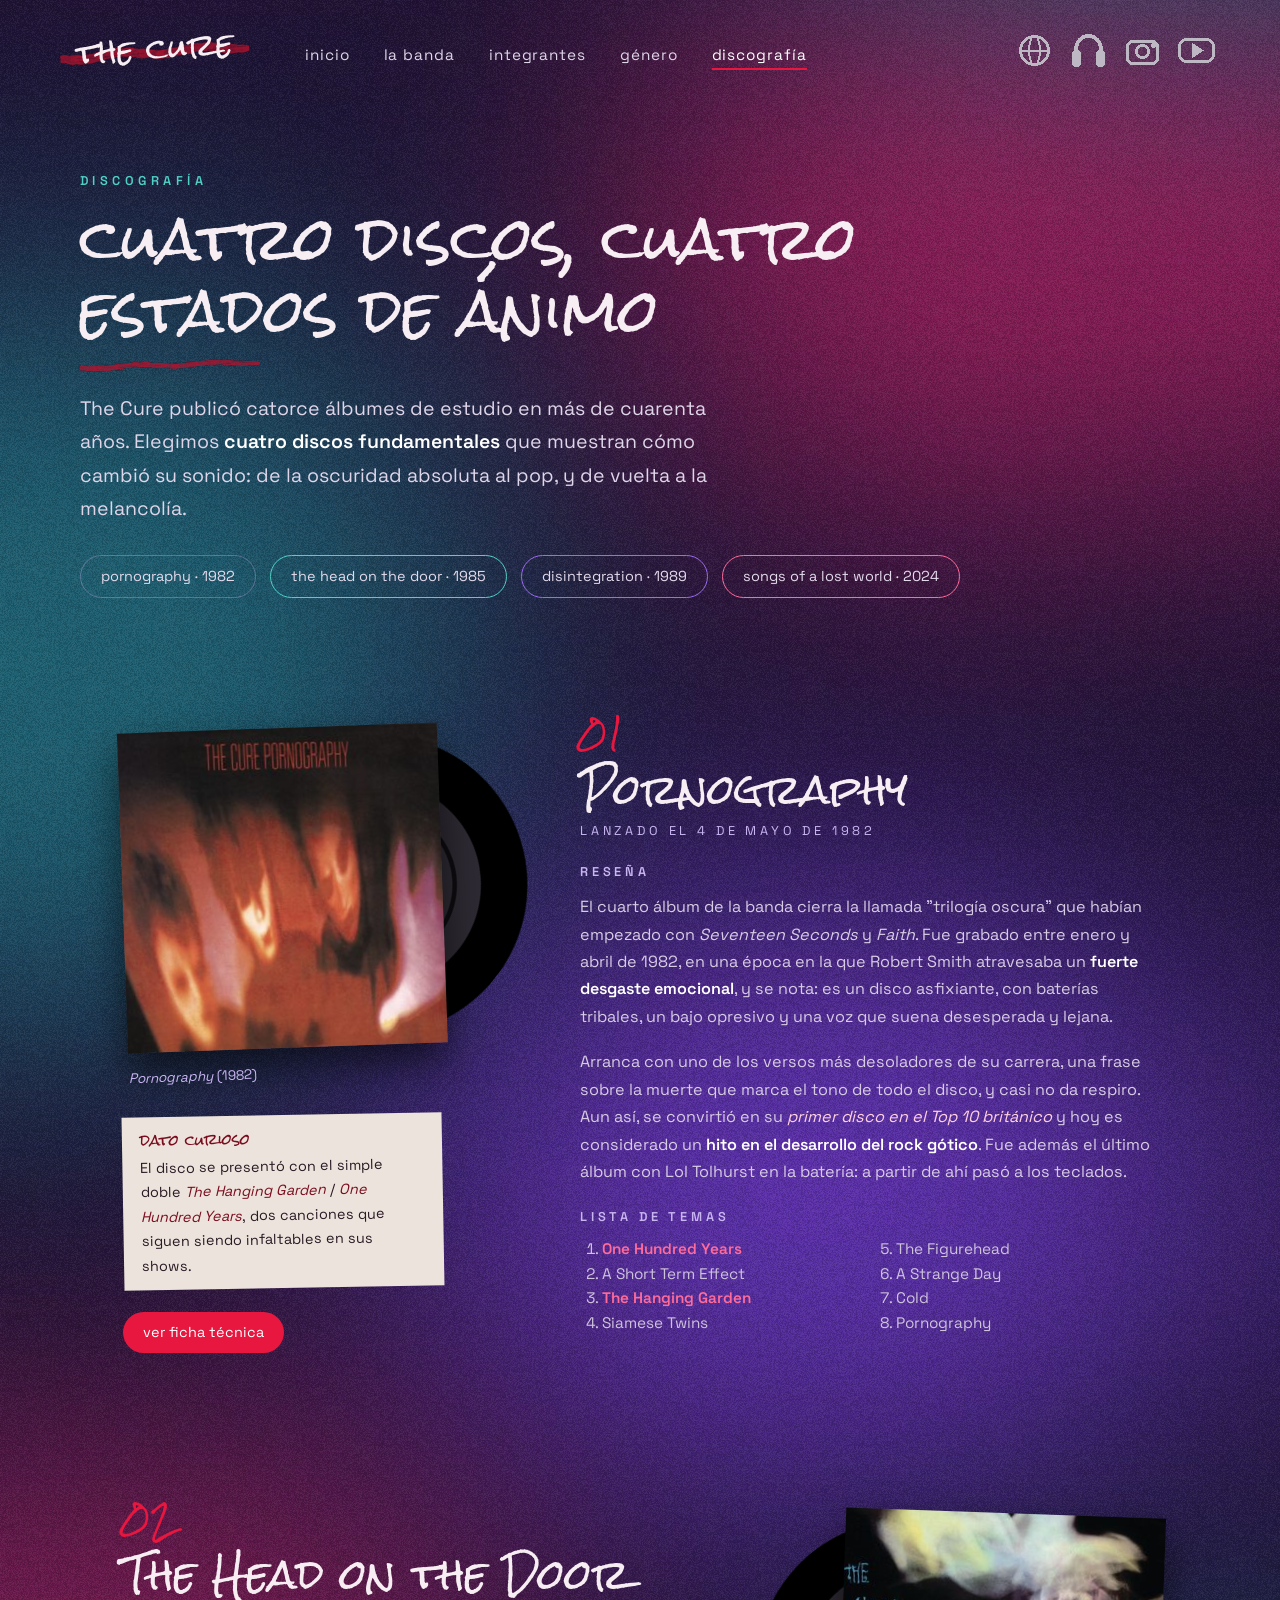
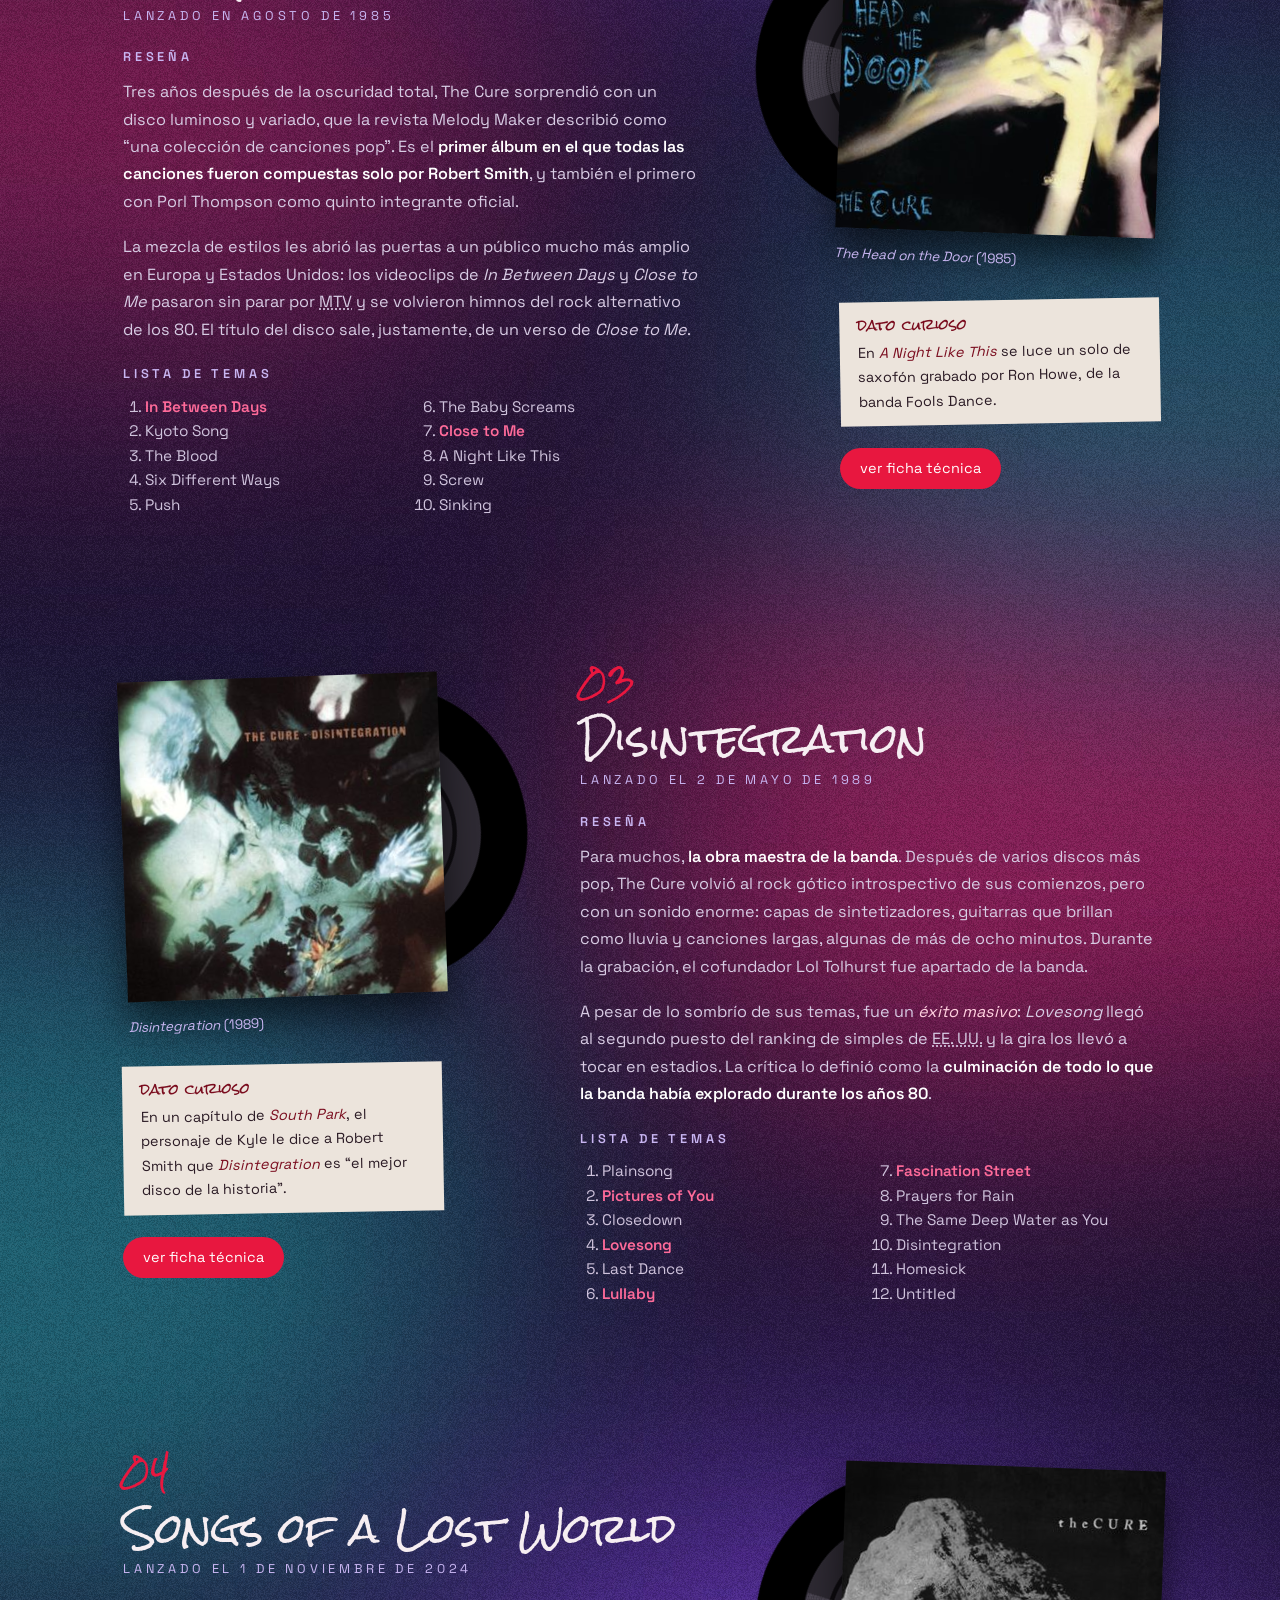
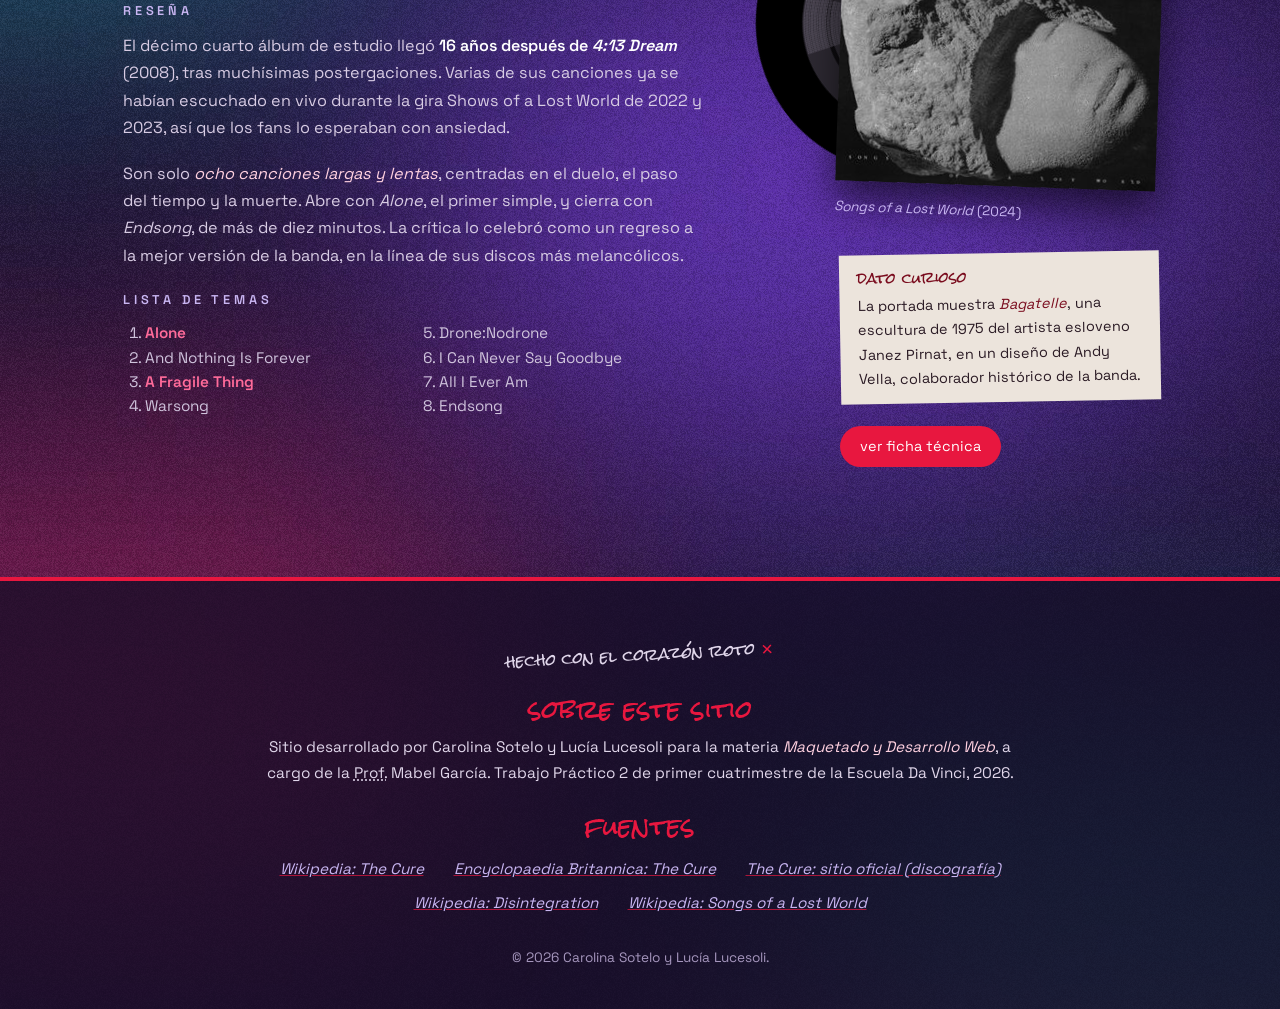
==== commit d453f7ab: "Update discografia.html" ====
--- a/discografia.html
+++ b/discografia.html
@@ -1,11 +1,13 @@
 <!DOCTYPE html>
 <html lang="es">
+
 <head>
 	<meta charset="UTF-8">
 	<meta name="viewport" content="width=device-width, initial-scale=1.0">
 	<title>The Cure | Discografía</title>
 	<link rel="stylesheet" href="css/estilos.css">
 </head>
+
 <body class="pagina-discos">
 	<header id="encabezado">
 		<h1><a href="index.html" lang="en">The Cure</a></h1>
@@ -19,9 +21,12 @@
 			</ul>
 		</nav>
 		<ul class="redes">
-			<li><a href="https://www.thecure.com/" target="_blank" title="Sitio oficial de The Cure">Sitio oficial</a></li>
-			<li><a href="https://open.spotify.com/artist/7bu3H8JO7d0UbMoVzbo70s" target="_blank" title="The Cure en Spotify">Spotify</a></li>
-			<li><a href="https://www.instagram.com/thecure/" target="_blank" title="The Cure en Instagram">Instagram</a></li>
+			<li><a href="https://www.thecure.com/" target="_blank" title="Sitio oficial de The Cure">Sitio oficial</a>
+			</li>
+			<li><a href="https://open.spotify.com/artist/7bu3H8JO7d0UbMoVzbo70s" target="_blank"
+					title="The Cure en Spotify">Spotify</a></li>
+			<li><a href="https://www.instagram.com/thecure/" target="_blank" title="The Cure en Instagram">Instagram</a>
+			</li>
 			<li><a href="https://www.youtube.com/@thecure" target="_blank" title="The Cure en YouTube">YouTube</a></li>
 		</ul>
 	</header>
@@ -30,13 +35,19 @@
 		<section id="discografia">
 			<p class="antetitulo">Discografía</p>
 			<h2>Cuatro discos, cuatro estados de ánimo</h2>
-			<p class="bajada"><span lang="en">The Cure</span> publicó catorce álbumes de estudio en más de cuarenta años. Elegimos <strong>cuatro discos fundamentales</strong> que muestran cómo cambió su sonido: de la oscuridad absoluta al pop, y de vuelta a la melancolía.</p>
+			<p class="bajada"><span lang="en">The Cure</span> publicó catorce álbumes de estudio en más de cuarenta
+				años. Elegimos <strong>cuatro discos fundamentales</strong> que muestran cómo cambió su sonido: de la
+				oscuridad absoluta al pop, y de vuelta a la melancolía.</p>
 			<nav class="menu-discos">
 				<ul>
-					<li><a href="#pornography"><span lang="en">Pornography</span> <span class="anio">1982</span></a></li>
-					<li><a href="#head-on-the-door"><span lang="en">The Head on the Door</span> <span class="anio">1985</span></a></li>
-					<li><a href="#disintegration"><span lang="en">Disintegration</span> <span class="anio">1989</span></a></li>
-					<li><a href="#songs-of-a-lost-world"><span lang="en">Songs of a Lost World</span> <span class="anio">2024</span></a></li>
+					<li><a href="#pornography"><span lang="en">Pornography</span> <span class="anio">1982</span></a>
+					</li>
+					<li><a href="#head-on-the-door"><span lang="en">The Head on the Door</span> <span
+								class="anio">1985</span></a></li>
+					<li><a href="#disintegration"><span lang="en">Disintegration</span> <span
+								class="anio">1989</span></a></li>
+					<li><a href="#songs-of-a-lost-world"><span lang="en">Songs of a Lost World</span> <span
+								class="anio">2024</span></a></li>
 				</ul>
 			</nav>
 			<article id="pornography" class="disco">
@@ -45,8 +56,16 @@
 					<p class="lanzamiento">Lanzado el 4 de mayo de 1982</p>
 					<section class="resena">
 						<h4>Reseña</h4>
-						<p>El cuarto álbum de la banda cierra la llamada "trilogía oscura" que habían empezado con <cite lang="en">Seventeen Seconds</cite> y <cite lang="en">Faith</cite>. Fue grabado entre enero y abril de 1982, en una época en la que Robert Smith atravesaba un <strong>fuerte desgaste emocional</strong>, y se nota: es un disco asfixiante, con baterías tribales, un bajo opresivo y una voz que suena desesperada y lejana.</p>
-						<p>Arranca con uno de los versos más desoladores de su carrera, una frase sobre la muerte que marca el tono de todo el disco, y casi no da respiro. Aun así, se convirtió en su <em>primer disco en el Top 10 británico</em> y hoy es considerado un <strong>hito en el desarrollo del rock gótico</strong>. Fue además el último álbum con Lol Tolhurst en la batería: a partir de ahí pasó a los teclados.</p>
+						<p>El cuarto álbum de la banda cierra la llamada "trilogía oscura" que habían empezado con <cite
+								lang="en">Seventeen Seconds</cite> y <cite lang="en">Faith</cite>. Fue grabado entre
+							enero y abril de 1982, en una época en la que Robert Smith atravesaba un <strong>fuerte
+								desgaste emocional</strong>, y se nota: es un disco asfixiante, con baterías tribales,
+							un bajo opresivo y una voz que suena desesperada y lejana.</p>
+						<p>Arranca con uno de los versos más desoladores de su carrera, una frase sobre la muerte que
+							marca el tono de todo el disco, y casi no da respiro. Aun así, se convirtió en su <em>primer
+								disco en el Top 10 británico</em> y hoy es considerado un <strong>hito en el desarrollo
+								del rock gótico</strong>. Fue además el último álbum con Lol Tolhurst en la batería: a
+							partir de ahí pasó a los teclados.</p>
 					</section>
 					<section class="temas">
 						<h4>Lista de temas</h4>
@@ -60,17 +79,19 @@
 							<li lang="en">Cold</li>
 							<li lang="en">Pornography</li>
 						</ol>
-						<p class="nota">En rosa, los simples más conocidos.</p>
 					</section>
 				</div>
 				<div class="lado">
 					<figure class="portada">
-						<img src="img/portada-pornography.jpg" width="320" height="320" alt="Portada del álbum Pornography de The Cure">
+						<img src="img/portada-pornography.jpg" width="320" height="320"
+							alt="Portada del álbum Pornography de The Cure">
 						<figcaption><cite lang="en">Pornography</cite> (1982)</figcaption>
 					</figure>
 					<aside class="dato">
 						<h4>Dato curioso</h4>
-						<p>El disco se presentó con el simple doble <cite lang="en">The Hanging Garden</cite> / <cite lang="en">One Hundred Years</cite>, dos canciones que siguen siendo infaltables en sus shows.</p>
+						<p>El disco se presentó con el simple doble <cite lang="en">The Hanging Garden</cite> / <cite
+								lang="en">One Hundred Years</cite>, dos canciones que siguen siendo infaltables en sus
+							shows.</p>
 					</aside>
 					<p class="ver-ficha"><a href="#ficha-pornography">Ver ficha técnica</a></p>
 				</div>
@@ -90,7 +111,8 @@
 							<dt>Duración</dt>
 							<dd>43:30 minutos</dd>
 							<dt>Repercusión</dt>
-							<dd>Puesto 8 en el ranking de álbumes del <abbr title="United Kingdom" lang="en">UK</abbr></dd>
+							<dd>Puesto 8 en el ranking de álbumes del <abbr title="United Kingdom" lang="en">UK</abbr>
+							</dd>
 						</dl>
 						<p><a href="#pornography" class="cerrar" title="Cerrar ficha técnica">Cerrar</a></p>
 					</section>
@@ -102,8 +124,17 @@
 					<p class="lanzamiento">Lanzado en agosto de 1985</p>
 					<section class="resena">
 						<h4>Reseña</h4>
-						<p>Tres años después de la oscuridad total, <span lang="en">The Cure</span> sorprendió con un disco luminoso y variado, que la revista <span lang="en">Melody Maker</span> describió como <q>una colección de canciones pop</q>. Es el <strong>primer álbum en el que todas las canciones fueron compuestas solo por Robert Smith</strong>, y también el primero con Porl Thompson como quinto integrante oficial.</p>
-						<p>La mezcla de estilos les abrió las puertas a un público mucho más amplio en Europa y Estados Unidos: los videoclips de <cite lang="en">In Between Days</cite> y <cite lang="en">Close to Me</cite> pasaron sin parar por <abbr title="Music Television" lang="en">MTV</abbr> y se volvieron himnos del rock alternativo de los 80. El título del disco sale, justamente, de un verso de <cite lang="en">Close to Me</cite>.</p>
+						<p>Tres años después de la oscuridad total, <span lang="en">The Cure</span> sorprendió con un
+							disco luminoso y variado, que la revista <span lang="en">Melody Maker</span> describió como
+							<q>una colección de canciones pop</q>. Es el <strong>primer álbum en el que todas las
+								canciones fueron compuestas solo por Robert Smith</strong>, y también el primero con
+							Porl Thompson como quinto integrante oficial.
+						</p>
+						<p>La mezcla de estilos les abrió las puertas a un público mucho más amplio en Europa y Estados
+							Unidos: los videoclips de <cite lang="en">In Between Days</cite> y <cite lang="en">Close to
+								Me</cite> pasaron sin parar por <abbr title="Music Television" lang="en">MTV</abbr> y se
+							volvieron himnos del rock alternativo de los 80. El título del disco sale, justamente, de un
+							verso de <cite lang="en">Close to Me</cite>.</p>
 					</section>
 					<section class="temas">
 						<h4>Lista de temas</h4>
@@ -119,17 +150,18 @@
 							<li lang="en">Screw</li>
 							<li lang="en">Sinking</li>
 						</ol>
-						<p class="nota">En rosa, los simples más conocidos.</p>
 					</section>
 				</div>
 				<div class="lado">
 					<figure class="portada">
-						<img src="img/portada-head-on-the-door.jpg" width="320" height="320" alt="Portada del álbum The Head on the Door de The Cure">
+						<img src="img/portada-head-on-the-door.jpg" width="320" height="320"
+							alt="Portada del álbum The Head on the Door de The Cure">
 						<figcaption><cite lang="en">The Head on the Door</cite> (1985)</figcaption>
 					</figure>
 					<aside class="dato">
 						<h4>Dato curioso</h4>
-						<p>En <cite lang="en">A Night Like This</cite> se luce un solo de saxofón grabado por Ron Howe, de la banda <span lang="en">Fools Dance</span>.</p>
+						<p>En <cite lang="en">A Night Like This</cite> se luce un solo de saxofón grabado por Ron Howe,
+							de la banda <span lang="en">Fools Dance</span>.</p>
 					</aside>
 					<p class="ver-ficha"><a href="#ficha-head-on-the-door">Ver ficha técnica</a></p>
 				</div>
@@ -141,7 +173,8 @@
 							<dt>Lanzamiento</dt>
 							<dd>agosto de 1985</dd>
 							<dt>Sello</dt>
-							<dd>Fiction Records (<abbr title="United Kingdom" lang="en">UK</abbr>) / Elektra (<abbr title="Estados Unidos">EE. UU.</abbr>)</dd>
+							<dd>Fiction Records (<abbr title="United Kingdom" lang="en">UK</abbr>) / Elektra (<abbr
+									title="Estados Unidos">EE. UU.</abbr>)</dd>
 							<dt>Producción</dt>
 							<dd>Robert Smith y David M. Allen</dd>
 							<dt>Grabación</dt>
@@ -149,7 +182,8 @@
 							<dt>Duración</dt>
 							<dd>37:46 minutos</dd>
 							<dt>Repercusión</dt>
-							<dd>Puesto 7 en el ranking de álbumes del <abbr title="United Kingdom" lang="en">UK</abbr></dd>
+							<dd>Puesto 7 en el ranking de álbumes del <abbr title="United Kingdom" lang="en">UK</abbr>
+							</dd>
 						</dl>
 						<p><a href="#head-on-the-door" class="cerrar" title="Cerrar ficha técnica">Cerrar</a></p>
 					</section>
@@ -161,8 +195,17 @@
 					<p class="lanzamiento">Lanzado el 2 de mayo de 1989</p>
 					<section class="resena">
 						<h4>Reseña</h4>
-						<p>Para muchos, <strong>la obra maestra de la banda</strong>. Después de varios discos más pop, <span lang="en">The Cure</span> volvió al rock gótico introspectivo de sus comienzos, pero con un sonido enorme: capas de sintetizadores, guitarras que brillan como lluvia y canciones largas, algunas de más de ocho minutos. Durante la grabación, el cofundador Lol Tolhurst fue apartado de la banda.</p>
-						<p>A pesar de lo sombrío de sus temas, fue un <em>éxito masivo</em>: <cite lang="en">Lovesong</cite> llegó al segundo puesto del ranking de simples de <abbr title="Estados Unidos">EE. UU.</abbr> y la gira los llevó a tocar en estadios. La crítica lo definió como la <strong>culminación de todo lo que la banda había explorado durante los años 80</strong>.</p>
+						<p>Para muchos, <strong>la obra maestra de la banda</strong>. Después de varios discos más pop,
+							<span lang="en">The Cure</span> volvió al rock gótico introspectivo de sus comienzos, pero
+							con un sonido enorme: capas de sintetizadores, guitarras que brillan como lluvia y canciones
+							largas, algunas de más de ocho minutos. Durante la grabación, el cofundador Lol Tolhurst fue
+							apartado de la banda.
+						</p>
+						<p>A pesar de lo sombrío de sus temas, fue un <em>éxito masivo</em>: <cite
+								lang="en">Lovesong</cite> llegó al segundo puesto del ranking de simples de <abbr
+								title="Estados Unidos">EE. UU.</abbr> y la gira los llevó a tocar en estadios. La
+							crítica lo definió como la <strong>culminación de todo lo que la banda había explorado
+								durante los años 80</strong>.</p>
 					</section>
 					<section class="temas">
 						<h4>Lista de temas</h4>
@@ -180,17 +223,18 @@
 							<li lang="en">Homesick</li>
 							<li lang="en">Untitled</li>
 						</ol>
-						<p class="nota">En rosa, los simples más conocidos.</p>
 					</section>
 				</div>
 				<div class="lado">
 					<figure class="portada">
-						<img src="img/portada-disintegration.jpg" width="320" height="320" alt="Portada del álbum Disintegration de The Cure">
+						<img src="img/portada-disintegration.jpg" width="320" height="320"
+							alt="Portada del álbum Disintegration de The Cure">
 						<figcaption><cite lang="en">Disintegration</cite> (1989)</figcaption>
 					</figure>
 					<aside class="dato">
 						<h4>Dato curioso</h4>
-						<p>En un capítulo de <cite lang="en">South Park</cite>, el personaje de Kyle le dice a Robert Smith que <cite lang="en">Disintegration</cite> es <q>el mejor disco de la historia</q>.</p>
+						<p>En un capítulo de <cite lang="en">South Park</cite>, el personaje de Kyle le dice a Robert
+							Smith que <cite lang="en">Disintegration</cite> es <q>el mejor disco de la historia</q>.</p>
 					</aside>
 					<p class="ver-ficha"><a href="#ficha-disintegration">Ver ficha técnica</a></p>
 				</div>
@@ -210,7 +254,8 @@
 							<dt>Duración</dt>
 							<dd>71:45 minutos</dd>
 							<dt>Repercusión</dt>
-							<dd>Puesto 3 en el <abbr title="United Kingdom" lang="en">UK</abbr> y 12 en <abbr title="Estados Unidos">EE. UU.</abbr></dd>
+							<dd>Puesto 3 en el <abbr title="United Kingdom" lang="en">UK</abbr> y 12 en <abbr
+									title="Estados Unidos">EE. UU.</abbr></dd>
 						</dl>
 						<p><a href="#disintegration" class="cerrar" title="Cerrar ficha técnica">Cerrar</a></p>
 					</section>
@@ -222,8 +267,14 @@
 					<p class="lanzamiento">Lanzado el 1 de noviembre de 2024</p>
 					<section class="resena">
 						<h4>Reseña</h4>
-						<p>El décimo cuarto álbum de estudio llegó <strong>16 años después de <cite lang="en">4:13 Dream</cite></strong> (2008), tras muchísimas postergaciones. Varias de sus canciones ya se habían escuchado en vivo durante la gira <span lang="en">Shows of a Lost World</span> de 2022 y 2023, así que los fans lo esperaban con ansiedad.</p>
-						<p>Son solo <em>ocho canciones largas y lentas</em>, centradas en el duelo, el paso del tiempo y la muerte. Abre con <cite lang="en">Alone</cite>, el primer simple, y cierra con <cite lang="en">Endsong</cite>, de más de diez minutos. La crítica lo celebró como un regreso a la mejor versión de la banda, en la línea de sus discos más melancólicos.</p>
+						<p>El décimo cuarto álbum de estudio llegó <strong>16 años después de <cite lang="en">4:13
+									Dream</cite></strong> (2008), tras muchísimas postergaciones. Varias de sus
+							canciones ya se habían escuchado en vivo durante la gira <span lang="en">Shows of a Lost
+								World</span> de 2022 y 2023, así que los fans lo esperaban con ansiedad.</p>
+						<p>Son solo <em>ocho canciones largas y lentas</em>, centradas en el duelo, el paso del tiempo y
+							la muerte. Abre con <cite lang="en">Alone</cite>, el primer simple, y cierra con <cite
+								lang="en">Endsong</cite>, de más de diez minutos. La crítica lo celebró como un regreso
+							a la mejor versión de la banda, en la línea de sus discos más melancólicos.</p>
 					</section>
 					<section class="temas">
 						<h4>Lista de temas</h4>
@@ -237,17 +288,18 @@
 							<li lang="en">All I Ever Am</li>
 							<li lang="en">Endsong</li>
 						</ol>
-						<p class="nota">En rosa, los simples más conocidos.</p>
 					</section>
 				</div>
 				<div class="lado">
 					<figure class="portada">
-						<img src="img/portada-songs-of-a-lost-world.jpg" width="320" height="320" alt="Portada del álbum Songs of a Lost World de The Cure">
+						<img src="img/portada-songs-of-a-lost-world.jpg" width="320" height="320"
+							alt="Portada del álbum Songs of a Lost World de The Cure">
 						<figcaption><cite lang="en">Songs of a Lost World</cite> (2024)</figcaption>
 					</figure>
 					<aside class="dato">
 						<h4>Dato curioso</h4>
-						<p>La portada muestra <cite>Bagatelle</cite>, una escultura de 1975 del artista esloveno Janez Pirnat, en un diseño de Andy Vella, colaborador histórico de la banda.</p>
+						<p>La portada muestra <cite>Bagatelle</cite>, una escultura de 1975 del artista esloveno Janez
+							Pirnat, en un diseño de Andy Vella, colaborador histórico de la banda.</p>
 					</aside>
 					<p class="ver-ficha"><a href="#ficha-songs-of-a-lost-world">Ver ficha técnica</a></p>
 				</div>
@@ -280,19 +332,27 @@
 		<p class="firma">hecho con el corazón roto</p>
 		<section class="creditos">
 			<h2>Sobre este sitio</h2>
-			<p>Sitio desarrollado por Carolina Sotelo y Lucía Lucesoli para la materia <em>Maquetado y Desarrollo Web</em>, a cargo de la <abbr title="profesora">Prof.</abbr> Mabel García. Trabajo Práctico 2 de primer cuatrimestre de la Escuela Da Vinci, 2026.</p>
+			<p>Sitio desarrollado por Carolina Sotelo y Lucía Lucesoli para la materia <em>Maquetado y Desarrollo
+					Web</em>, a cargo de la <abbr title="profesora">Prof.</abbr> Mabel García. Trabajo Práctico 2 de
+				primer cuatrimestre de la Escuela Da Vinci, 2026.</p>
 		</section>
 		<section class="fuentes">
 			<h2>Fuentes</h2>
 			<ul>
-				<li><a href="https://en.wikipedia.org/wiki/The_Cure" target="_blank"><cite>Wikipedia: The Cure</cite></a></li>
-				<li><a href="https://www.britannica.com/topic/the-Cure" target="_blank"><cite>Encyclopaedia Britannica: The Cure</cite></a></li>
-				<li><a href="https://www.thecure.com/" target="_blank"><cite>The Cure: sitio oficial (discografía)</cite></a></li>
-				<li><a href="https://en.wikipedia.org/wiki/Disintegration_(The_Cure_album)" target="_blank"><cite>Wikipedia: Disintegration</cite></a></li>
-				<li><a href="https://en.wikipedia.org/wiki/Songs_of_a_Lost_World" target="_blank"><cite>Wikipedia: Songs of a Lost World</cite></a></li>
+				<li><a href="https://en.wikipedia.org/wiki/The_Cure" target="_blank"><cite>Wikipedia: The
+							Cure</cite></a></li>
+				<li><a href="https://www.britannica.com/topic/the-Cure" target="_blank"><cite>Encyclopaedia Britannica:
+							The Cure</cite></a></li>
+				<li><a href="https://www.thecure.com/" target="_blank"><cite>The Cure: sitio oficial
+							(discografía)</cite></a></li>
+				<li><a href="https://en.wikipedia.org/wiki/Disintegration_(The_Cure_album)"
+						target="_blank"><cite>Wikipedia: Disintegration</cite></a></li>
+				<li><a href="https://en.wikipedia.org/wiki/Songs_of_a_Lost_World" target="_blank"><cite>Wikipedia: Songs
+							of a Lost World</cite></a></li>
 			</ul>
 		</section>
-		<p class="copy">&copy; 2026 Carolina Sotelo y Lucía Lucesoli. Sitio con fines educativos; las imágenes y la música pertenecen a sus autores.</p>
+		<p class="copy">&copy; 2026 Carolina Sotelo y Lucía Lucesoli.</p>
 	</footer>
 </body>
+
 </html>
